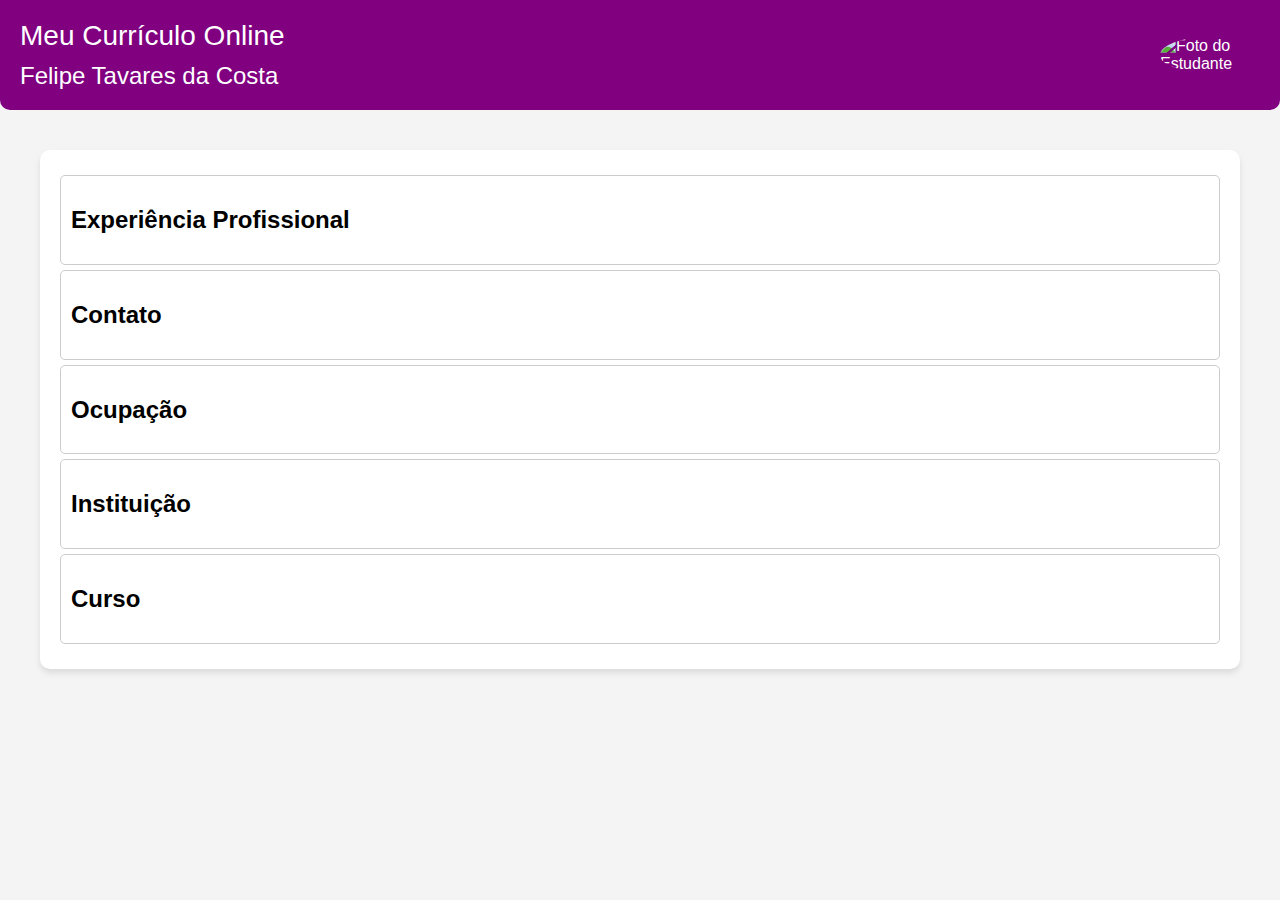
==== index.html @ abad1bad "primeiro commit" ====
<!DOCTYPE html>
<html lang="pt-BR">
<head>
    <meta charset="UTF-8">
    <meta name="viewport" content="width=device-width, initial-scale=1.0">
    <title>Currículo Online</title>
    <style>
        body {
            font-family: Arial, sans-serif;
            background-color: #f4f4f4;
            margin: 0;
            padding: 0;
        }
        
        #header {
            background-color: #800080; /* Lilás */
            color: #ffffff;
            display: flex; /* Usar flexbox para alinhar itens horizontalmente */
            align-items: center; /* Alinhar verticalmente ao centro */
            justify-content: space-between; /* Espaço entre itens, coloca a imagem à direita */
            padding: 20px;
            border-radius: 0 0 10px 10px; /* Borda superior arredondada */
        }

        #header img {
            max-width: 100px;
            border-radius: 50%;
        }
        
        #content {
            margin: 40px;
            background-color: #ffffff;
            padding: 20px;
            border-radius: 10px; /* Borda arredondada */
            box-shadow: 0 4px 6px rgba(0, 0, 0, 0.1);
            font-size: 16px;
        }
        
        h1 {
            color: #800080; /* Lilás */
            font-size: 32px;
            margin-bottom: 10px;
        }

        .section {
            cursor: pointer; /* Cursor de mão ao passar o mouse sobre as seções */
            padding: 10px;
            margin: 5px 0;
            border: 1px solid #ccc;
            border-radius: 5px;
        }

        .section-content {
            display: none; /* Inicialmente, as informações estão escondidas */
        }

        .section:hover {
            background-color: #f0f0f0;
        }

        /* Estilo para os links do menu quando hover */
        .section:hover h2 {
            color: #800080; /* Lilás */
            font-weight: bold;
        }

        /* Estilo para o nome */
        #name {
            font-size: 24px;
            text-align: left; /* Alinhar à esquerda */
        }

        /* Estilo para o título "Meu Currículo Online" */
        #title {
            font-size: 28px; /* Tamanho aumentado */
            margin-bottom: 10px;
        }
    </style>
</head>
<body>
    <div id="header">
        <div>
            <div id="title">Meu Currículo Online</div>
            <div id="name">Felipe Tavares da Costa</div>
        </div>
        <img src="https://i.pinimg.com/236x/39/81/ff/3981ffbca6b8951e8e0195d230132a1c.jpg" alt="Foto do Estudante">
    </div>

    <div id="content">
        <section id="experiencia" class="section">
            <h2>Experiência Profissional</h2>
            <div class="section-content">
                <p>Entendimento básico da linguagem Python, Básico de orientação a objetos utilizando a linguagem Java, Básico de HTML, CSS e JavaScript.</p>
            </div>
        </section>

        <section id="contato" class="section">
            <h2>Contato</h2>
            <div class="section-content">
                <p>Via telefone: (87)99856 7569</p>
                <p>Via e-mail: felipinholpw@gmail.com</p>
            </div>
        </section>

        <section id="ocupacao" class="section">
            <h2>Ocupação</h2>
            <div class="section-content">
                <p>Estudante de ensino médio da Rede Federal do Brasil</p>
            </div>
        </section>

        <section id="instituicao" class="section">
            <h2>Instituição</h2>
            <div class="section-content">
                <p>IFPE Campus Garanhuns</p>
            </div>
        </section>

        <section id="curso" class="section">
            <h2>Curso</h2>
            <div class="section-content">
                <p>Informática</p>
            </div>
        </section>
    </div>

    <script>
        const sections = document.querySelectorAll('.section');

        sections.forEach(section => {
            const content = section.querySelector('.section-content');
            section.addEventListener('click', () => {
                content.style.display = content.style.display === 'block' ? 'none' : 'block';
            });
        });
    </script>
</body>
</html>
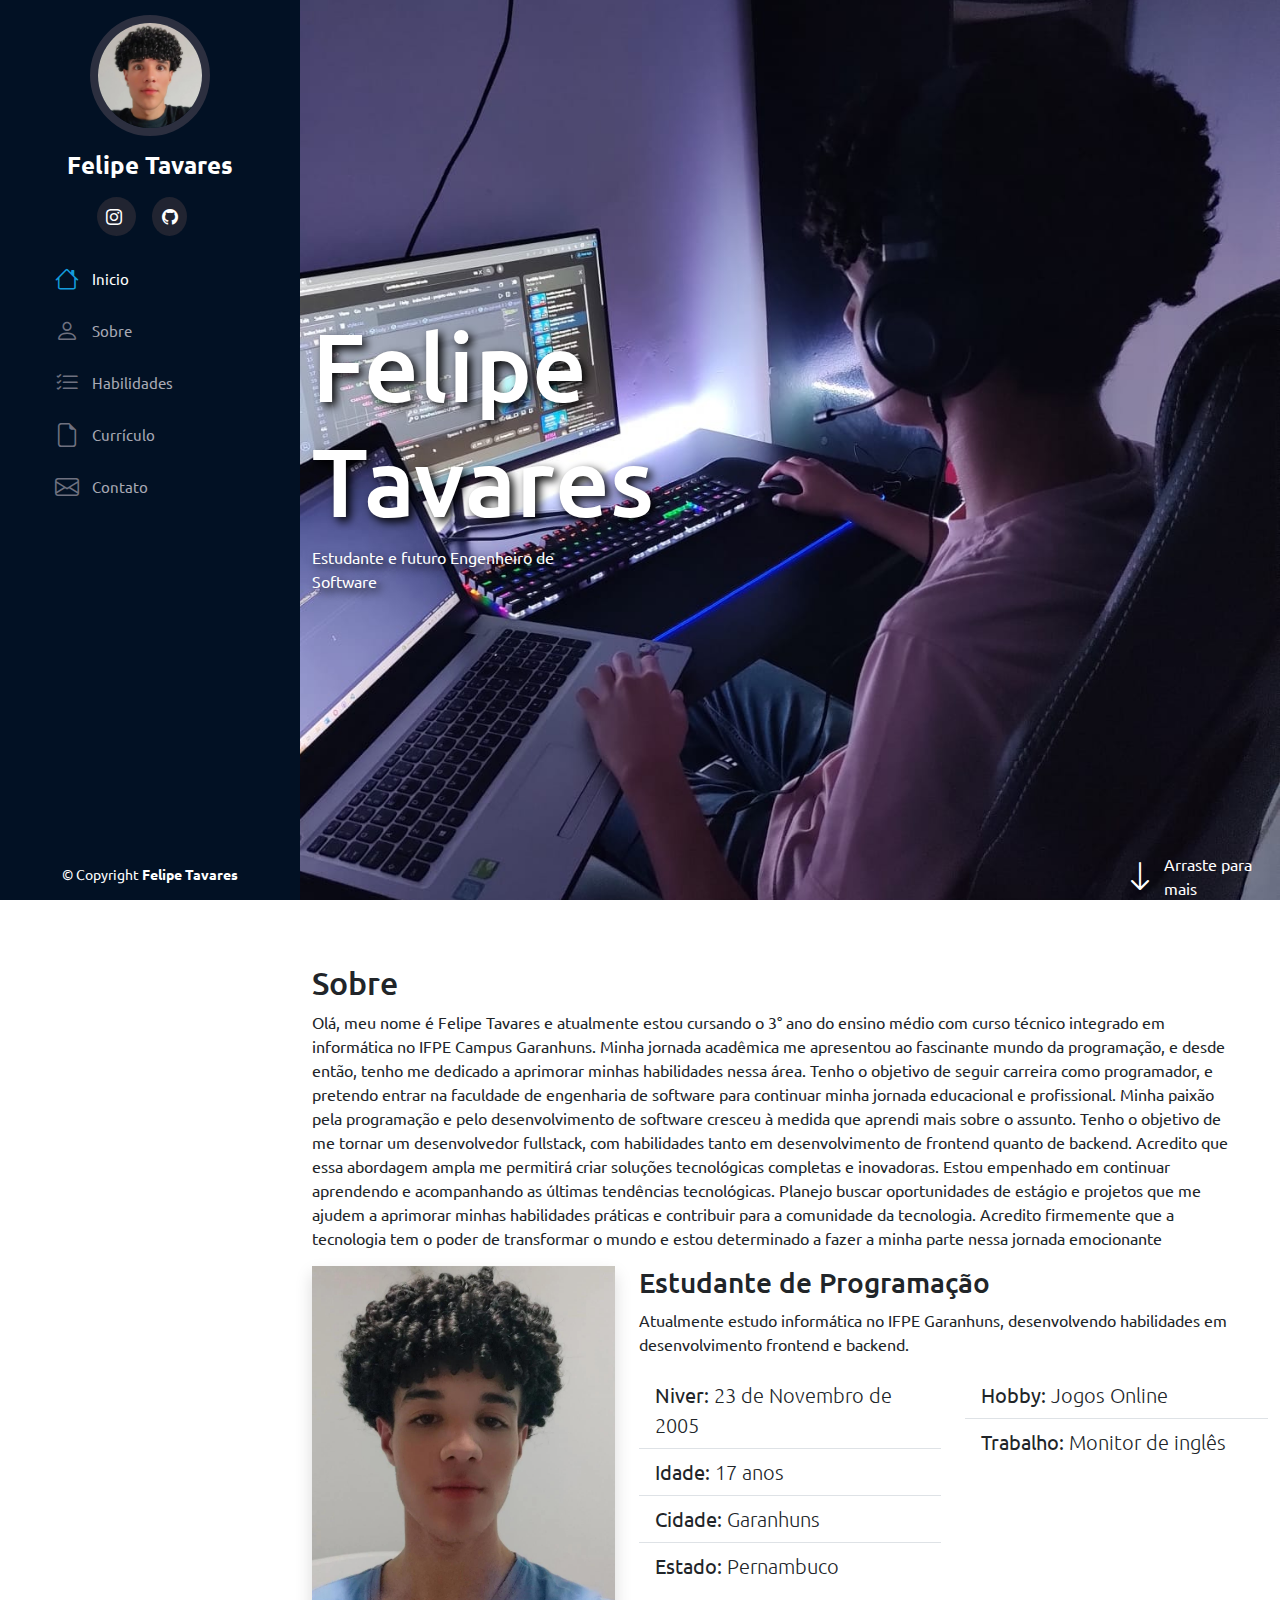
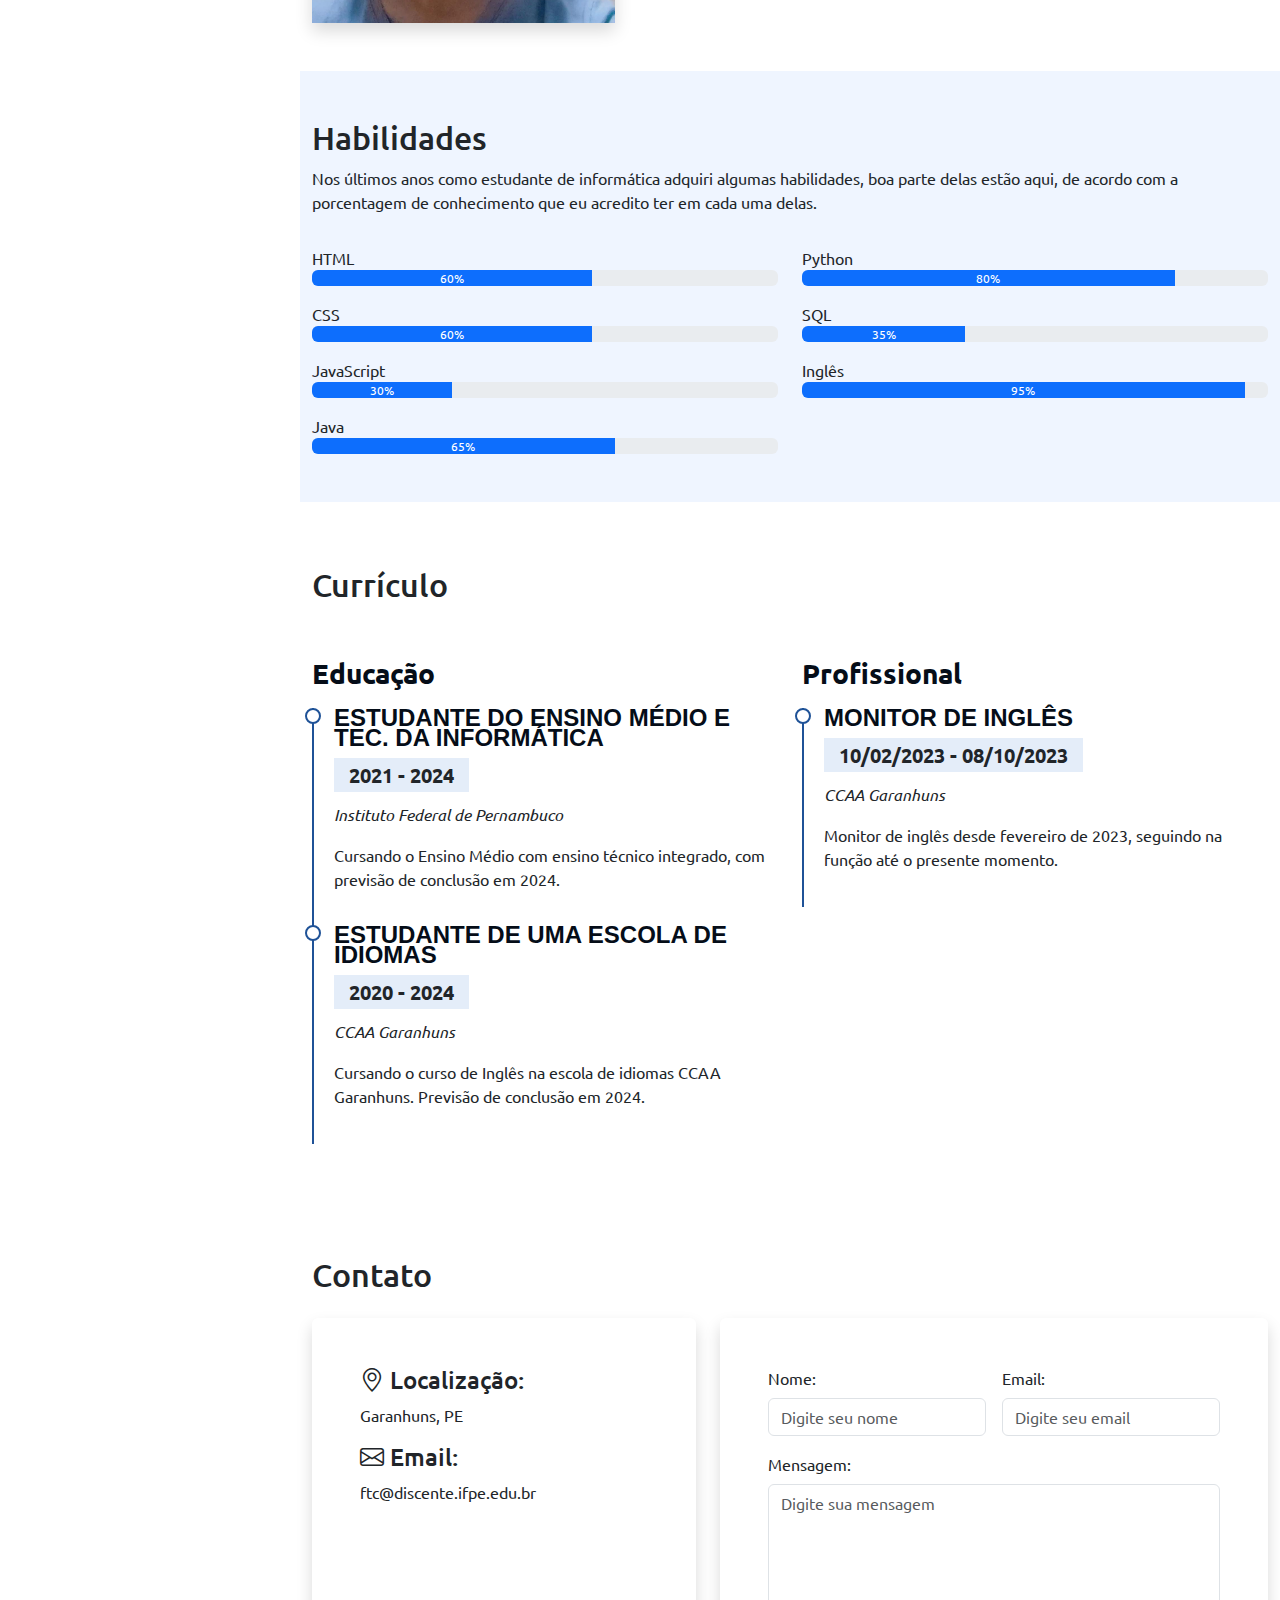
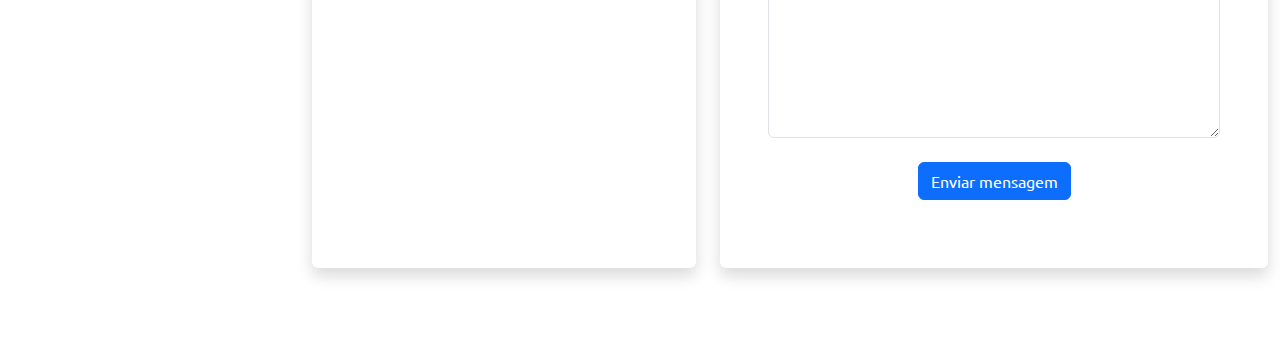
==== commit 072b08ab: "index na raiz" ====
--- a/index.html
+++ b/index.html
@@ -1,138 +1,314 @@
 <!DOCTYPE html>
-<html lang="pt-BR">
+<html lang="pt-br">
+
 <head>
     <meta charset="UTF-8">
     <meta name="viewport" content="width=device-width, initial-scale=1.0">
-    <title>Currículo Online</title>
-    <style>
-        body {
-            font-family: Arial, sans-serif;
-            background-color: #f4f4f4;
-            margin: 0;
-            padding: 0;
-        }
-        
-        #header {
-            background-color: #800080; /* Lilás */
-            color: #ffffff;
-            display: flex; /* Usar flexbox para alinhar itens horizontalmente */
-            align-items: center; /* Alinhar verticalmente ao centro */
-            justify-content: space-between; /* Espaço entre itens, coloca a imagem à direita */
-            padding: 20px;
-            border-radius: 0 0 10px 10px; /* Borda superior arredondada */
-        }
-
-        #header img {
-            max-width: 100px;
-            border-radius: 50%;
-        }
-        
-        #content {
-            margin: 40px;
-            background-color: #ffffff;
-            padding: 20px;
-            border-radius: 10px; /* Borda arredondada */
-            box-shadow: 0 4px 6px rgba(0, 0, 0, 0.1);
-            font-size: 16px;
-        }
-        
-        h1 {
-            color: #800080; /* Lilás */
-            font-size: 32px;
-            margin-bottom: 10px;
-        }
-
-        .section {
-            cursor: pointer; /* Cursor de mão ao passar o mouse sobre as seções */
-            padding: 10px;
-            margin: 5px 0;
-            border: 1px solid #ccc;
-            border-radius: 5px;
-        }
-
-        .section-content {
-            display: none; /* Inicialmente, as informações estão escondidas */
-        }
-
-        .section:hover {
-            background-color: #f0f0f0;
-        }
-
-        /* Estilo para os links do menu quando hover */
-        .section:hover h2 {
-            color: #800080; /* Lilás */
-            font-weight: bold;
-        }
-
-        /* Estilo para o nome */
-        #name {
-            font-size: 24px;
-            text-align: left; /* Alinhar à esquerda */
-        }
-
-        /* Estilo para o título "Meu Currículo Online" */
-        #title {
-            font-size: 28px; /* Tamanho aumentado */
-            margin-bottom: 10px;
-        }
-    </style>
+    <link rel="stylesheet" href="../static/bootstrap/css/bootstrap.css">
+    <link rel="stylesheet" href="../static/style.css">
+    <link rel="icon" type="image/png" href="../static/img">
+    <link rel="stylesheet" href="https://cdn.jsdelivr.net/npm/bootstrap-icons@1.11.1/font/bootstrap-icons.css">
+    <title>Heez Code</title>
 </head>
+
 <body>
-    <div id="header">
-        <div>
-            <div id="title">Meu Currículo Online</div>
-            <div id="name">Felipe Tavares da Costa</div>
+
+    <i class="bi bi-list menu-mobile"></i>
+
+    <aside id='header'>
+        <section class="profile">
+            <img src="../static/img/Foto do perfil.jpeg" alt="Foto de Felipe">
+            <h1>Felipe Tavares</h1>
+            <div class="social-links mt-4 text-center">
+                <a target="_blank" href="https://www.instagram.com/felipe_costa.c/">
+                    <i class="bi bi-instagram"></i>
+                </a>
+                <a target="_blank" href="https://github.com/oHeez/oHeez.github.io">
+                    <i class="bi bi-github"></i>
+                </a>
+            </div>
+        </section>
+
+        <nav id='navbar' class="nav-menu">
+            <ul class="nav flex-column">
+                <li class="nav-item">
+                    <a class="nav-link active" aria-current="page" href="#inicio"><i class="bi bi-house"></i> Inicio</a>
+                </li>
+                <li class="nav-item">
+                    <a class="nav-link" href="#sobre"><i class="bi bi-person" aria-hidden="true"></i> Sobre</a>
+                </li>
+                <li class="nav-item">
+                    <a class="nav-link" href="#habilidades"><i class="bi bi-list-check" aria-hidden="true"></i>
+                        Habilidades</a>
+                </li>
+                <li class="nav-item">
+                    <a class="nav-link" href="#curriculo"><i class="bi bi-file-earmark" aria-hidden="true"></i>
+                        Currículo</a>
+                </li>
+                <li class="nav-item">
+                    <a class="nav-link" href="#contato"><i class="bi bi-envelope" aria-hidden="true"></i> Contato</a>
+                </li>
+            </ul>
+        </nav>
+
+    </aside>
+
+    <main id="main">
+
+        <section id="inicio" class="row m-0 p-0">
+            <div class="col-md-5 d-flex justify-content-center align-items-center flex-column">
+                <h2 class="text-white text-shadow">Felipe Tavares</h2>
+                <span id="subtitle" class="text-white text-shadow">Estudante e futuro Engenheiro de Software</span>
+            </div>
+
+            <div class="col-md-7 d-flex justify-content-end align-items-end">
+                <div id="arraste" class="d-flex align-items-center">
+                    <i class="bi bi-arrow-down text-white pe-2 fs-2" aria-hidden="true"></i>
+                    <a href="#sobre">Arraste para mais</a>
+                </div>
+            </div>
+
+
+        </section>
+
+        <section class="container mt-5" id="sobre">
+            <div class="row w-100">
+                <div class="col-md-12">
+                    <h2 class="pt-3">Sobre</h2>
+                    <p>Olá, meu nome é Felipe Tavares e atualmente estou cursando o 3° ano do ensino médio com curso
+                        técnico integrado em informática no IFPE Campus Garanhuns. Minha jornada acadêmica me apresentou
+                        ao fascinante mundo da programação, e desde então, tenho me dedicado a aprimorar minhas
+                        habilidades nessa área. Tenho o objetivo de seguir carreira como programador, e pretendo entrar
+                        na faculdade de engenharia de software para continuar minha jornada educacional e profissional.
+
+                        Minha paixão pela programação e pelo desenvolvimento de software cresceu à medida que aprendi
+                        mais sobre o assunto. Tenho o objetivo de me tornar um desenvolvedor fullstack, com habilidades
+                        tanto em desenvolvimento de frontend quanto de backend. Acredito que essa abordagem ampla me
+                        permitirá criar soluções tecnológicas completas e inovadoras.
+
+                        Estou empenhado em continuar aprendendo e acompanhando as últimas tendências tecnológicas.
+                        Planejo buscar oportunidades de estágio e projetos que me ajudem a aprimorar minhas habilidades
+                        práticas e contribuir para a comunidade da tecnologia. Acredito firmemente que a tecnologia tem
+                        o poder de transformar o mundo e estou determinado a fazer a minha parte nessa jornada
+                        emocionante</p>
+                </div>
+            </div>
+
+            <div class="row-mt-4">
+                <div class="row">
+                    <div class="col-md-4">
+                        <img class="img-fluid shadow" src="../static/img/Foto perfil2.jpeg" alt="Foto do sobre">
+                    </div>
+                    <div class="col-md-8">
+                        <h3>Estudante de Programação</h3>
+                        <p>Atualmente estudo informática no IFPE Garanhuns, desenvolvendo habilidades em desenvolvimento
+                            frontend e backend.
+                        </p>
+
+                        <div class="row">
+                            <div class="col-md-6">
+                                <ul class="list-group list-group-flush fs-5">
+                                    <li class="list-group-item">
+                                        Niver: <span class="fw-lighter">23 de Novembro de
+                                            2005</span>
+                                    </li>
+                                    <li class="list-group-item">
+                                        Idade: <span class="fw-lighter">17 anos</span>
+                                    </li>
+                                    <li class="list-group-item">
+                                        Cidade: <span class="fw-lighter">Garanhuns</span>
+                                    </li>
+                                    <li class="list-group-item">
+                                        Estado: <span class="fw-lighter">Pernambuco</span>
+                                    </li>
+                                </ul>
+                            </div>
+                            <div class="col-md-6">
+                                <ul class="list-group list-group-flush fs-5">
+                                    <li class="list-group-item">
+                                        Hobby: <span class="fw-lighter">Jogos Online</span>
+                                    </li>
+                                    <li class="list-group-item">
+                                        Trabalho: <span class="fw-lighter">Monitor de inglês</span>
+                                    </li>
+                                </ul>
+                            </div>
+                        </div>
+                    </div>
+                </div>
+            </div>
+        </section>
+
+        <section class="mt-5 section-bg" id="habilidades">
+
+            <div class="container pb-5">
+                <h2 class="pt-5">Habilidades</h2>
+                <p>Nos últimos anos como estudante de informática adquiri algumas habilidades,
+                    boa parte delas estão aqui, de acordo com a porcentagem de conhecimento que
+                    eu acredito ter em cada uma delas.
+                </p>
+
+                <div class="row">
+                    <div class="col-md-6">
+                        <p class="mt-3 mb-0">HTML</p>
+                        <div class="progress" role="progressbar" aria-label="Example with label" aria-valuenow="60"
+                            aria-valuemin="0" aria-valuemax="100">
+                            <div class="progress-bar" style="width: 60%">60%</div>
+                        </div>
+                        <p class="mt-3 mb-0">CSS</p>
+                        <div class="progress" role="progressbar" aria-label="Example with label" aria-valuenow="60"
+                            aria-valuemin="0" aria-valuemax="100">
+                            <div class="progress-bar" style="width: 60%">60%</div>
+                        </div>
+                        <p class="mt-3 mb-0">JavaScript</p>
+                        <div class="progress" role="progressbar" aria-label="Example with label" aria-valuenow="30"
+                            aria-valuemin="0" aria-valuemax="100">
+                            <div class="progress-bar" style="width: 30%">30%</div>
+                        </div>
+                        <p class="mt-3 mb-0">Java</p>
+                        <div class="progress" role="progressbar" aria-label="Example with label" aria-valuenow="65"
+                            aria-valuemin="0" aria-valuemax="100">
+                            <div class="progress-bar" style="width: 65%">65%</div>
+                        </div>
+                    </div>
+                    <div class="col-md-6">
+                        <p class="mt-3 mb-0">Python</p>
+                        <div class="progress" role="progressbar" aria-label="Example with label" aria-valuenow="80"
+                            aria-valuemin="0" aria-valuemax="100">
+                            <div class="progress-bar" style="width: 80%">80%</div>
+                        </div>
+                        <p class="mt-3 mb-0">SQL</p>
+                        <div class="progress" role="progressbar" aria-label="Example with label" aria-valuenow="35"
+                            aria-valuemin="0" aria-valuemax="100">
+                            <div class="progress-bar" style="width: 35%">35%</div>
+                        </div>
+                        <p class="mt-3 mb-0">Inglês</p>
+                        <div class="progress" role="progressbar" aria-label="Example with label" aria-valuenow="95"
+                            aria-valuemin="0" aria-valuemax="100">
+                            <div class="progress-bar" style="width: 95%">95%</div>
+                        </div>
+                    </div>
+                </div>
+            </div>
+
+        </section>
+
+        <section class="mt-5 cv" id="curriculo">
+
+            <div class="container pb-5">
+                <h2 class="pt-3 pb-4">Currículo</h2>
+
+                <div class="row">
+                    <div class="col-md-6">
+                        <h3 class="cv-title">Educação</h3>
+
+                        <div class="cv-item">
+                            <h4>Estudante do Ensino Médio e Tec. da Informática</h4>
+                            <h5>2021 - 2024</h5>
+                            <p><em>Instituto Federal de Pernambuco</em></p>
+                            <p>Cursando o Ensino Médio com ensino técnico integrado,
+                                com previsão de conclusão em 2024.
+                            </p>
+                        </div>
+
+                        <div class="cv-item">
+                            <h4>Estudante de uma escola de idiomas</h4>
+                            <h5>2020 - 2024</h5>
+                            <p><em>CCAA Garanhuns</em></p>
+                            <p>Cursando o curso de Inglês na escola de idiomas CCAA Garanhuns.
+                                Previsão de conclusão em 2024.
+                            </p>
+                        </div>
+                    </div>
+
+                    <div class="col-md-6">
+                        <h3 class="cv-title">Profissional</h3>
+
+                        <div class="cv-item">
+                            <h4>Monitor de Inglês</h4>
+                            <h5>10/02/2023 - 08/10/2023</h5>
+                            <p><em>CCAA Garanhuns</em></p>
+                            <p>Monitor de inglês desde fevereiro de 2023,
+                                seguindo na função até o presente momento.
+                            </p>
+                        </div>
+                    </div>
+                </div>
+            </div>
+
+        </section>
+
+        <section class="pt-5 pb-5" id="contato">
+
+            <div class="container mb-5">
+                <h2 class="pt-3 pb-3">Contato</h2>
+
+                <div class="row">
+                    <div class="col-md-5">
+                        <div class="card p-5 shadow border-0">
+                            <div class="endereco">
+                                <h4><i class="bi bi-geo-alt"></i> Localização:</h4>
+                                <p>Garanhuns, PE</p>
+                            </div>
+
+                            <div class="email">
+                                <h4><i class="bi bi-envelope"></i> Email:</h4>
+                                <p>ftc@discente.ifpe.edu.br</p>
+                            </div>
+
+                            <iframe
+                                src="https://www.google.com/maps/embed?pb=!1m18!1m12!1m3!1d3941.877457997055!2d-36.4970346258712!3d-8.890983791164937!2m3!1f0!2f0!3f0!3m2!1i1024!2i768!4f13.1!3m3!1m2!1s0x7070ceef425c97d%3A0xa11bb902d61fd2c7!2sAv.%20Santo%20Ant%C3%B4nio%20-%20Santo%20Ant%C3%B4nio%2C%20Garanhuns%20-%20PE%2C%2055293-000!5e0!3m2!1spt-BR!2sbr!4v1696801386270!5m2!1spt-BR!2sbr"
+                                width="400" height="300" style="border:0;" allowfullscreen="" loading="lazy"
+                                class='w-100' referrerpolicy="no-referrer-when-downgrade"></iframe>
+                        </div>
+                    </div>
+
+                    <div class="col-md-7 mt-5 mt-md-0">
+                        <div class="card p-5 h-100 shadow border-0">
+
+                            <form class="row g-3" action="https://formsubmit.co/ajax/felipeheez@gmail.com" method="POST"
+                            data-form>
+                                <div class="col-md-6">
+                                    <label for="nome" class="form-label">Nome:</label>
+                                    <input type="text" class="form-control" id="nome" name="nome"
+                                        placeholder="Digite seu nome">
+                                </div>
+                                <div class="col-md-6">
+                                    <label for="email" class="form-label">Email:</label>
+                                    <input type="email" class="form-control" id="email" name="email"
+                                        placeholder="Digite seu email">
+                                </div>
+                                <div class="col-12">
+                                    <label for="mensagem" class="form-label">Mensagem:</label>
+                                    <textarea type="text" class="form-control" id="mensagem" name="mensagem" rows="10"
+                                        placeholder="Digite sua mensagem"></textarea>
+                                </div>
+                                <div class="col-12 d-flex justify-content-center mt-4">
+                                    <button type="submit" class="btn btn-primary" data-button>Enviar mensagem</button>
+                                </div>
+                            </form>
+
+                        </div>
+                    </div>
+
+                </div>
+            </div>
+
+        </section>
+
+    </main>
+
+    <footer id="footer">
+        <div class="container">
+            <div class="text-center">
+                &copy; Copyright <strong>Felipe Tavares</strong>
+            </div>
         </div>
-        <img src="https://i.pinimg.com/236x/39/81/ff/3981ffbca6b8951e8e0195d230132a1c.jpg" alt="Foto do Estudante">
-    </div>
-
-    <div id="content">
-        <section id="experiencia" class="section">
-            <h2>Experiência Profissional</h2>
-            <div class="section-content">
-                <p>Entendimento básico da linguagem Python, Básico de orientação a objetos utilizando a linguagem Java, Básico de HTML, CSS e JavaScript.</p>
-            </div>
-        </section>
-
-        <section id="contato" class="section">
-            <h2>Contato</h2>
-            <div class="section-content">
-                <p>Via telefone: (87)99856 7569</p>
-                <p>Via e-mail: felipinholpw@gmail.com</p>
-            </div>
-        </section>
-
-        <section id="ocupacao" class="section">
-            <h2>Ocupação</h2>
-            <div class="section-content">
-                <p>Estudante de ensino médio da Rede Federal do Brasil</p>
-            </div>
-        </section>
-
-        <section id="instituicao" class="section">
-            <h2>Instituição</h2>
-            <div class="section-content">
-                <p>IFPE Campus Garanhuns</p>
-            </div>
-        </section>
-
-        <section id="curso" class="section">
-            <h2>Curso</h2>
-            <div class="section-content">
-                <p>Informática</p>
-            </div>
-        </section>
-    </div>
-
-    <script>
-        const sections = document.querySelectorAll('.section');
-
-        sections.forEach(section => {
-            const content = section.querySelector('.section-content');
-            section.addEventListener('click', () => {
-                content.style.display = content.style.display === 'block' ? 'none' : 'block';
-            });
-        });
-    </script>
+    </footer>
+
+    <script src="../static/bootstrap/js/bootstrap.bundle.min.js"></script>
+    <script src="../static/script.js"></script>
+    <script src="../static/app.js"></script>
 </body>
+
 </html>
